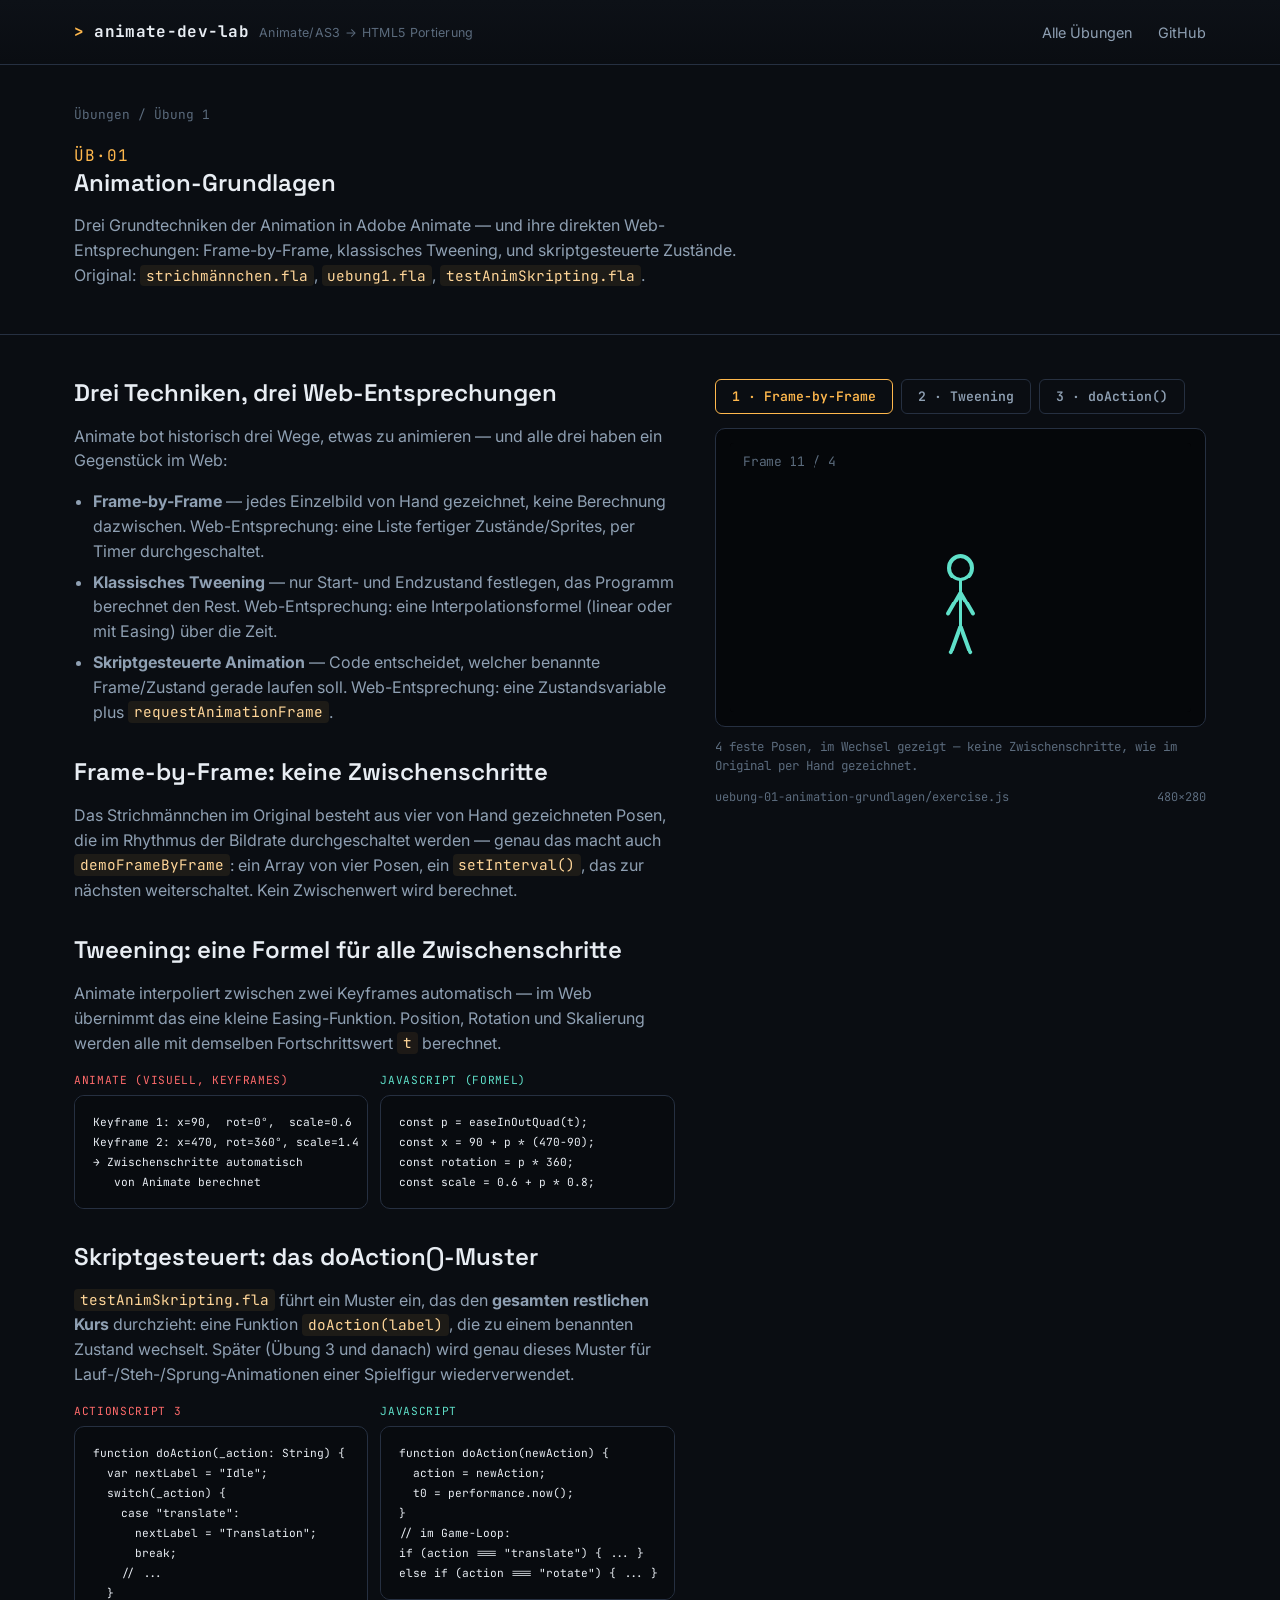
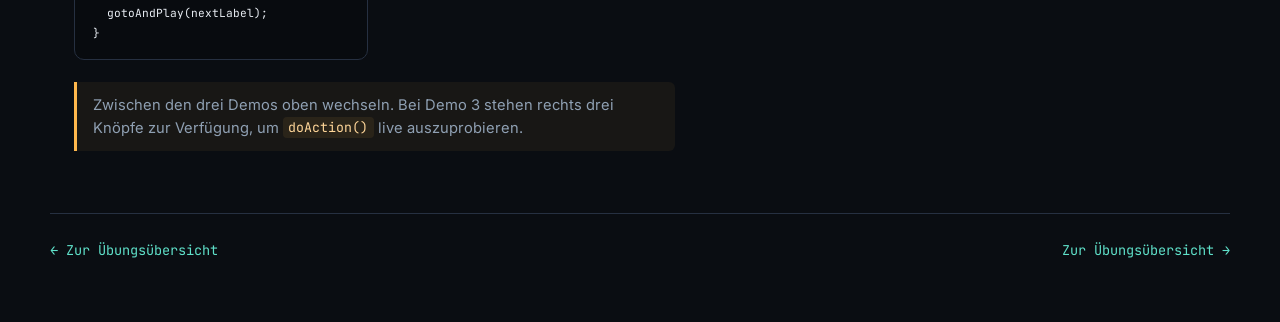
==== exercises/uebung-01-animation-grundlagen/index.html @ cbb388c6 "first commit" ====
<!DOCTYPE html>
<html lang="de">
<head>
<meta charset="UTF-8">
<meta name="viewport" content="width=device-width, initial-scale=1.0">
<title>Übung 1 · Animation-Grundlagen — Animate/AS3 → HTML5 Game Dev Lab</title>
<link rel="preconnect" href="https://fonts.googleapis.com">
<link href="https://fonts.googleapis.com/css2?family=Space+Grotesk:wght@500;600;700&family=Inter:wght@400;500;600&family=JetBrains+Mono:wght@400;500;700&display=swap" rel="stylesheet">
<link rel="stylesheet" href="../../assets/css/site.css">
<link rel="stylesheet" href="exercise.css">
</head>
<body>

<header class="site-header">
  <div class="wrap">
    <div class="brand"><span class="dot">&gt;</span> animate-dev-lab <small>Animate/AS3 → HTML5 Portierung</small></div>
    <nav class="site-nav">
      <a href="../../index.html">Alle Übungen</a>
      <a href="https://github.com/Michdo93" target="_blank" rel="noopener">GitHub</a>
    </nav>
  </div>
</header>

<section class="chapter-hero">
  <div class="wrap">
    <div class="breadcrumb"><a href="../../index.html">Übungen</a> / Übung 1</div>
    <span class="readout">ÜB·01</span>
    <h1>Animation-Grundlagen</h1>
    <p class="lede" style="color:var(--text-dim); max-width:70ch;">
      Drei Grundtechniken der Animation in Adobe Animate — und ihre direkten
      Web-Entsprechungen: Frame-by-Frame, klassisches Tweening, und
      skriptgesteuerte Zustände. Original: <code>strichmännchen.fla</code>,
      <code>uebung1.fla</code>, <code>testAnimSkripting.fla</code>.
    </p>
  </div>
</section>

<main class="wrap">
  <div class="learn-grid">

    <div class="learn-col">
      <h2>Drei Techniken, drei Web-Entsprechungen</h2>
      <p>
        Animate bot historisch drei Wege, etwas zu animieren — und alle drei
        haben ein Gegenstück im Web:
      </p>
      <ul>
        <li><strong>Frame-by-Frame</strong> — jedes Einzelbild von Hand
          gezeichnet, keine Berechnung dazwischen. Web-Entsprechung: eine
          Liste fertiger Zustände/Sprites, per Timer durchgeschaltet.</li>
        <li><strong>Klassisches Tweening</strong> — nur Start- und Endzustand
          festlegen, das Programm berechnet den Rest. Web-Entsprechung: eine
          Interpolationsformel (linear oder mit Easing) über die Zeit.</li>
        <li><strong>Skriptgesteuerte Animation</strong> — Code entscheidet,
          welcher benannte Frame/Zustand gerade laufen soll. Web-Entsprechung:
          eine Zustandsvariable plus <code>requestAnimationFrame</code>.</li>
      </ul>

      <h2>Frame-by-Frame: keine Zwischenschritte</h2>
      <p>
        Das Strichmännchen im Original besteht aus vier von Hand gezeichneten
        Posen, die im Rhythmus der Bildrate durchgeschaltet werden — genau
        das macht auch <code>demoFrameByFrame</code>: ein Array von vier
        Posen, ein <code>setInterval()</code>, das zur nächsten weiterschaltet.
        Kein Zwischenwert wird berechnet.
      </p>

      <h2>Tweening: eine Formel für alle Zwischenschritte</h2>
      <p>
        Animate interpoliert zwischen zwei Keyframes automatisch — im Web
        übernimmt das eine kleine Easing-Funktion. Position, Rotation und
        Skalierung werden alle mit demselben Fortschrittswert <code>t</code>
        berechnet.
      </p>
      <div class="compare">
        <div class="col old">
          <span class="tag">Animate (visuell, Keyframes)</span>
          <pre><code>Keyframe 1: x=90,  rot=0°,  scale=0.6
Keyframe 2: x=470, rot=360°, scale=1.4
→ Zwischenschritte automatisch
   von Animate berechnet</code></pre>
        </div>
        <div class="col new">
          <span class="tag">JavaScript (Formel)</span>
          <pre><code>const p = easeInOutQuad(t);
const x = 90 + p * (470-90);
const rotation = p * 360;
const scale = 0.6 + p * 0.8;</code></pre>
        </div>
      </div>

      <h2>Skriptgesteuert: das doAction()-Muster</h2>
      <p>
        <code>testAnimSkripting.fla</code> führt ein Muster ein, das den
        <strong>gesamten restlichen Kurs</strong> durchzieht: eine Funktion
        <code>doAction(label)</code>, die zu einem benannten Zustand
        wechselt. Später (Übung 3 und danach) wird genau dieses Muster für
        Lauf-/Steh-/Sprung-Animationen einer Spielfigur wiederverwendet.
      </p>
      <div class="compare">
        <div class="col old">
          <span class="tag">ActionScript 3</span>
          <pre><code>function doAction(_action: String) {
  var nextLabel = "Idle";
  switch(_action) {
    case "translate":
      nextLabel = "Translation";
      break;
    // ...
  }
  gotoAndPlay(nextLabel);
}</code></pre>
        </div>
        <div class="col new">
          <span class="tag">JavaScript</span>
          <pre><code>function doAction(newAction) {
  action = newAction;
  t0 = performance.now();
}
// im Game-Loop:
if (action === "translate") { ... }
else if (action === "rotate") { ... }</code></pre>
        </div>
      </div>

      <div class="callout">
        Zwischen den drei Demos oben wechseln. Bei Demo 3 stehen rechts drei
        Knöpfe zur Verfügung, um <code>doAction()</code> live auszuprobieren.
      </div>
    </div>

    <div class="stage-wrap">
      <div class="demo-buttons">
        <button class="btn ghost btn-active" data-demo="framebyframe">1 · Frame-by-Frame</button>
        <button class="btn ghost" data-demo="tween">2 · Tweening</button>
        <button class="btn ghost" data-demo="scripted">3 · doAction()</button>
      </div>
      <div class="stage-frame">
        <canvas id="stage" width="480" height="280"></canvas>
      </div>
      <div id="action-buttons">
        <button id="act-translate" class="btn ghost">translate</button>
        <button id="act-rotate" class="btn ghost">rotate</button>
        <button id="act-scale" class="btn ghost">scale</button>
      </div>
      <p id="hint" class="controls-hint"></p>
      <div class="stage-caption">
        <span>uebung-01-animation-grundlagen/exercise.js</span>
        <span>480×280</span>
      </div>
    </div>

  </div>
</main>

<div class="chapter-footer-nav wrap">
  <a href="../../index.html">← Zur Übungsübersicht</a>
  <a href="../../index.html">Zur Übungsübersicht →</a>
</div>

<script src="exercise.js"></script>
</body>
</html>
---- assets/css/site.css ----
/* ============================================================
   AS3 → HTML5 Game Dev Lab — shared design tokens & site chrome
   ============================================================ */

:root {
  /* color */
  --bg:            #0a0d12;
  --bg-raised:     #12171f;
  --bg-raised-2:   #1a212b;
  --line:          #263041;
  --text:          #e8edf3;
  --text-dim:      #8fa0b3;
  --text-faint:    #5b6b7d;
  --amber:         #ffb84d;
  --amber-dim:     #a67432;
  --teal:          #5fe0c9;
  --red:           #ff6b6b;

  /* type */
  --font-display: "Space Grotesk", "Segoe UI", sans-serif;
  --font-body:    "Inter", "Segoe UI", sans-serif;
  --font-mono:    "JetBrains Mono", "Consolas", monospace;

  /* layout */
  --maxw: 1180px;
  --radius: 10px;
}

* { box-sizing: border-box; }

html { scroll-behavior: smooth; }

@media (prefers-reduced-motion: reduce) {
  html { scroll-behavior: auto; }
  * { animation-duration: 0.001ms !important; animation-iteration-count: 1 !important; transition-duration: 0.001ms !important; }
}

body {
  margin: 0;
  background: var(--bg);
  color: var(--text);
  font-family: var(--font-body);
  line-height: 1.55;
  -webkit-font-smoothing: antialiased;
}

a { color: var(--teal); text-decoration: none; }
a:hover { text-decoration: underline; }
a:focus-visible, button:focus-visible, [tabindex]:focus-visible {
  outline: 2px solid var(--amber);
  outline-offset: 2px;
}

h1, h2, h3, h4 {
  font-family: var(--font-display);
  font-weight: 600;
  line-height: 1.2;
  margin: 0 0 0.5em;
  color: var(--text);
}

code, pre, kbd {
  font-family: var(--font-mono);
}

pre {
  background: #080b0f;
  border: 1px solid var(--line);
  border-radius: var(--radius);
  padding: 16px 18px;
  overflow-x: auto;
  font-size: 0.86rem;
  line-height: 1.6;
}

code {
  font-size: 0.9em;
  background: rgba(255,184,77,0.08);
  padding: 0.1em 0.4em;
  border-radius: 4px;
  color: #ffd699;
}
pre code { background: none; padding: 0; color: inherit; }

.wrap {
  max-width: var(--maxw);
  margin: 0 auto;
  padding: 0 24px;
}

/* ---------- site header ---------- */

.site-header {
  border-bottom: 1px solid var(--line);
  background: linear-gradient(180deg, #0d1117 0%, #0a0d12 100%);
  position: sticky;
  top: 0;
  z-index: 20;
  backdrop-filter: blur(6px);
}

.site-header .wrap {
  display: flex;
  align-items: center;
  justify-content: space-between;
  height: 64px;
}

.brand {
  display: flex;
  align-items: baseline;
  gap: 10px;
  font-family: var(--font-mono);
  font-weight: 700;
  letter-spacing: 0.02em;
  color: var(--text);
  font-size: 1rem;
}
.brand .dot { color: var(--amber); }
.brand small {
  font-family: var(--font-body);
  font-weight: 400;
  color: var(--text-faint);
  font-size: 0.78rem;
}

.site-nav a {
  color: var(--text-dim);
  font-size: 0.9rem;
  margin-left: 22px;
}
.site-nav a:hover { color: var(--amber); text-decoration: none; }

/* ---------- readout / LED chapter numbers ---------- */

.readout {
  font-family: var(--font-mono);
  font-variant-numeric: tabular-nums;
  letter-spacing: 0.06em;
  color: var(--amber);
}

/* ---------- hero ---------- */

.hero {
  position: relative;
  padding: 76px 0 56px;
  overflow: hidden;
  border-bottom: 1px solid var(--line);
}

.hero::before {
  /* subtle CRT scanlines, signature texture */
  content: "";
  position: absolute;
  inset: 0;
  background: repeating-linear-gradient(
    to bottom,
    rgba(255,184,77,0.035) 0px,
    rgba(255,184,77,0.035) 1px,
    transparent 1px,
    transparent 3px
  );
  pointer-events: none;
}

.hero .eyebrow {
  font-family: var(--font-mono);
  color: var(--teal);
  font-size: 0.82rem;
  letter-spacing: 0.08em;
  text-transform: uppercase;
  margin-bottom: 14px;
}

.hero h1 {
  font-size: clamp(2rem, 4.4vw, 3.1rem);
  max-width: 16ch;
}

.hero p.lede {
  color: var(--text-dim);
  max-width: 62ch;
  font-size: 1.05rem;
  margin-top: 14px;
}

.hero-progress {
  margin-top: 34px;
  font-family: var(--font-mono);
  font-size: 0.85rem;
  color: var(--text-faint);
}
.hero-progress .bar {
  display: inline-block;
  width: 220px;
  height: 6px;
  background: var(--bg-raised-2);
  border-radius: 3px;
  overflow: hidden;
  vertical-align: middle;
  margin-right: 10px;
}
.hero-progress .bar > span {
  display: block;
  height: 100%;
  background: linear-gradient(90deg, var(--amber-dim), var(--amber));
}

/* ---------- chapter grid ---------- */

.section-title {
  display: flex;
  align-items: baseline;
  gap: 12px;
  margin: 56px 0 18px;
}
.section-title h2 {
  font-size: 1.05rem;
  text-transform: uppercase;
  letter-spacing: 0.08em;
  color: var(--text-dim);
}
.section-title .rule {
  flex: 1;
  height: 1px;
  background: var(--line);
}

.book-group {
  margin-bottom: 6px;
}
.book-group-label {
  font-family: var(--font-mono);
  color: var(--text-faint);
  font-size: 0.78rem;
  letter-spacing: 0.08em;
  text-transform: uppercase;
  margin: 30px 0 12px;
}

.grid {
  display: grid;
  grid-template-columns: repeat(auto-fill, minmax(260px, 1fr));
  gap: 14px;
}

.card {
  background: var(--bg-raised);
  border: 1px solid var(--line);
  border-radius: var(--radius);
  padding: 18px 18px 16px;
  transition: border-color 0.15s ease, transform 0.15s ease;
  display: block;
  position: relative;
}
.card:hover {
  border-color: var(--amber-dim);
  transform: translateY(-2px);
  text-decoration: none;
}
.card.disabled {
  opacity: 0.5;
}
.card.disabled:hover { transform: none; border-color: var(--line); }

.card-top {
  display: flex;
  justify-content: space-between;
  align-items: flex-start;
  margin-bottom: 10px;
}

.card .num {
  font-family: var(--font-mono);
  color: var(--amber);
  font-size: 0.82rem;
}

.badge {
  font-family: var(--font-mono);
  font-size: 0.68rem;
  text-transform: uppercase;
  letter-spacing: 0.05em;
  padding: 2px 8px;
  border-radius: 20px;
  border: 1px solid var(--line);
  color: var(--text-faint);
}
.badge.live { color: #0a0d12; background: var(--teal); border-color: var(--teal); }
.badge.planned { color: var(--text-faint); }

.card h3 {
  font-size: 1.02rem;
  margin-bottom: 6px;
}
.card p {
  color: var(--text-dim);
  font-size: 0.86rem;
  margin: 0;
}

/* ---------- chapter page ---------- */

.chapter-hero {
  padding: 40px 0 30px;
  border-bottom: 1px solid var(--line);
}
.breadcrumb {
  font-family: var(--font-mono);
  font-size: 0.8rem;
  color: var(--text-faint);
  margin-bottom: 18px;
}
.breadcrumb a { color: var(--text-faint); }
.breadcrumb a:hover { color: var(--amber); }

.learn-grid {
  display: grid;
  grid-template-columns: 1.1fr 0.9fr;
  gap: 40px;
  padding: 44px 0;
  align-items: start;
}
@media (max-width: 900px) {
  .learn-grid { grid-template-columns: 1fr; }
}

.stage-wrap {
  position: sticky;
  top: 84px;
}

.stage-frame {
  background: #05070a;
  border: 1px solid var(--line);
  border-radius: var(--radius);
  padding: 14px;
}
.stage-frame canvas {
  display: block;
  width: 100%;
  height: auto;
  background: #000;
  border-radius: 4px;
  image-rendering: pixelated;
}
.stage-caption {
  display: flex;
  justify-content: space-between;
  font-family: var(--font-mono);
  font-size: 0.75rem;
  color: var(--text-faint);
  margin-top: 10px;
}
.stage-hud {
  display: flex;
  gap: 18px;
  font-family: var(--font-mono);
  font-size: 0.8rem;
  color: var(--amber);
  margin-top: 10px;
}

.learn-col h2 {
  font-size: 1.5rem;
  margin-top: 34px;
}
.learn-col h2:first-child { margin-top: 0; }
.learn-col p { color: var(--text-dim); }
.learn-col ul { color: var(--text-dim); padding-left: 1.2em; }
.learn-col li { margin-bottom: 6px; }

.compare {
  display: grid;
  grid-template-columns: 1fr 1fr;
  gap: 12px;
  margin: 14px 0 22px;
}
@media (max-width: 640px) { .compare { grid-template-columns: 1fr; } }
.compare .col { min-width: 0; }
.compare .col .tag {
  font-family: var(--font-mono);
  font-size: 0.7rem;
  text-transform: uppercase;
  letter-spacing: 0.06em;
  color: var(--text-faint);
  margin-bottom: 6px;
  display: block;
}
.compare .col.old .tag { color: var(--red); }
.compare .col.new .tag { color: var(--teal); }
.compare pre { margin: 0; font-size: 0.78rem; max-height: 320px; }

.callout {
  border-left: 3px solid var(--amber);
  background: rgba(255,184,77,0.06);
  padding: 12px 16px;
  border-radius: 0 6px 6px 0;
  color: var(--text-dim);
  font-size: 0.92rem;
  margin: 18px 0;
}

.controls-hint {
  font-family: var(--font-mono);
  font-size: 0.78rem;
  color: var(--text-faint);
  margin-top: 12px;
}
.controls-hint kbd {
  background: var(--bg-raised-2);
  border: 1px solid var(--line);
  border-radius: 4px;
  padding: 1px 7px;
  color: var(--text);
}

.btn {
  display: inline-block;
  font-family: var(--font-mono);
  font-size: 0.82rem;
  background: var(--amber);
  color: #14100a;
  padding: 8px 16px;
  border-radius: 6px;
  border: none;
  cursor: pointer;
  font-weight: 600;
}
.btn:hover { background: #ffc770; text-decoration: none; }
.btn.ghost {
  background: transparent;
  border: 1px solid var(--line);
  color: var(--text-dim);
}
.btn.ghost:hover { border-color: var(--amber-dim); color: var(--amber); }

.chapter-footer-nav {
  display: flex;
  justify-content: space-between;
  border-top: 1px solid var(--line);
  padding: 26px 0 60px;
  font-family: var(--font-mono);
  font-size: 0.85rem;
}

/* ---------- site footer ---------- */

.site-footer {
  border-top: 1px solid var(--line);
  padding: 30px 0 60px;
  color: var(--text-faint);
  font-size: 0.85rem;
}
.site-footer a { color: var(--text-dim); }
---- exercises/uebung-01-animation-grundlagen/exercise.css ----
.demo-buttons {
  display: flex;
  flex-wrap: wrap;
  gap: 8px;
  margin-bottom: 14px;
}
.demo-buttons .btn.ghost.btn-active {
  border-color: var(--amber);
  color: var(--amber);
}
#hint { margin-top: 10px; }

#action-buttons {
  display: none;
  gap: 8px;
  margin-top: 10px;
}
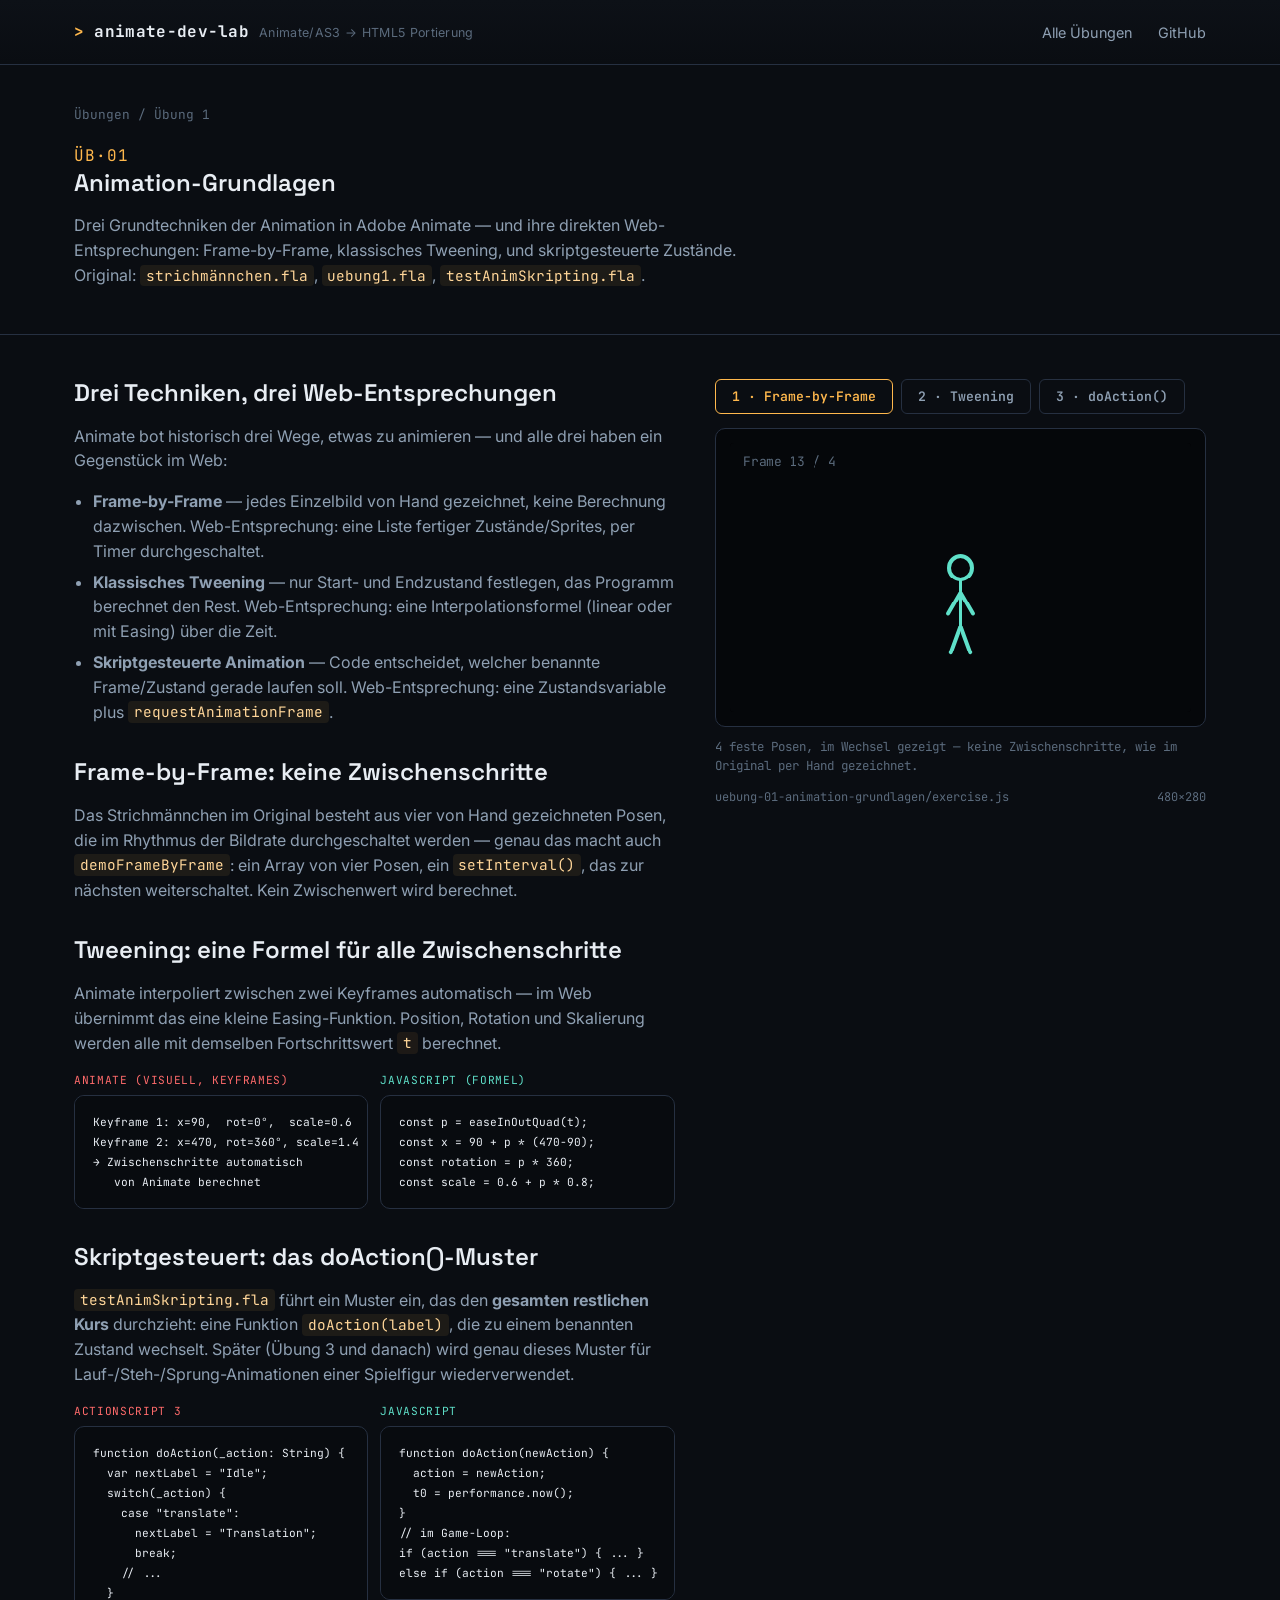
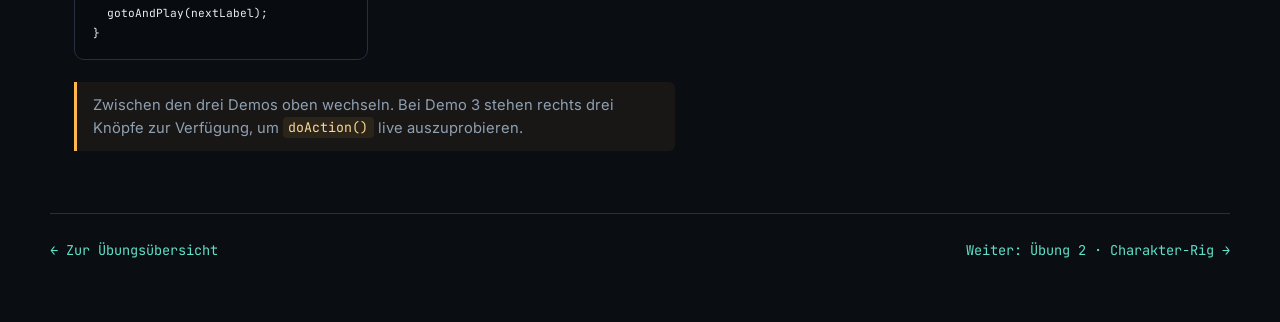
==== commit 0319c812: "added exercise 02" ====
--- a/exercises/uebung-01-animation-grundlagen/index.html
+++ b/exercises/uebung-01-animation-grundlagen/index.html
@@ -155,7 +155,7 @@
 
 <div class="chapter-footer-nav wrap">
   <a href="../../index.html">← Zur Übungsübersicht</a>
-  <a href="../../index.html">Zur Übungsübersicht →</a>
+  <a href="../uebung-02-charakter-rig/">Weiter: Übung 2 · Charakter-Rig →</a>
 </div>
 
 <script src="exercise.js"></script>
